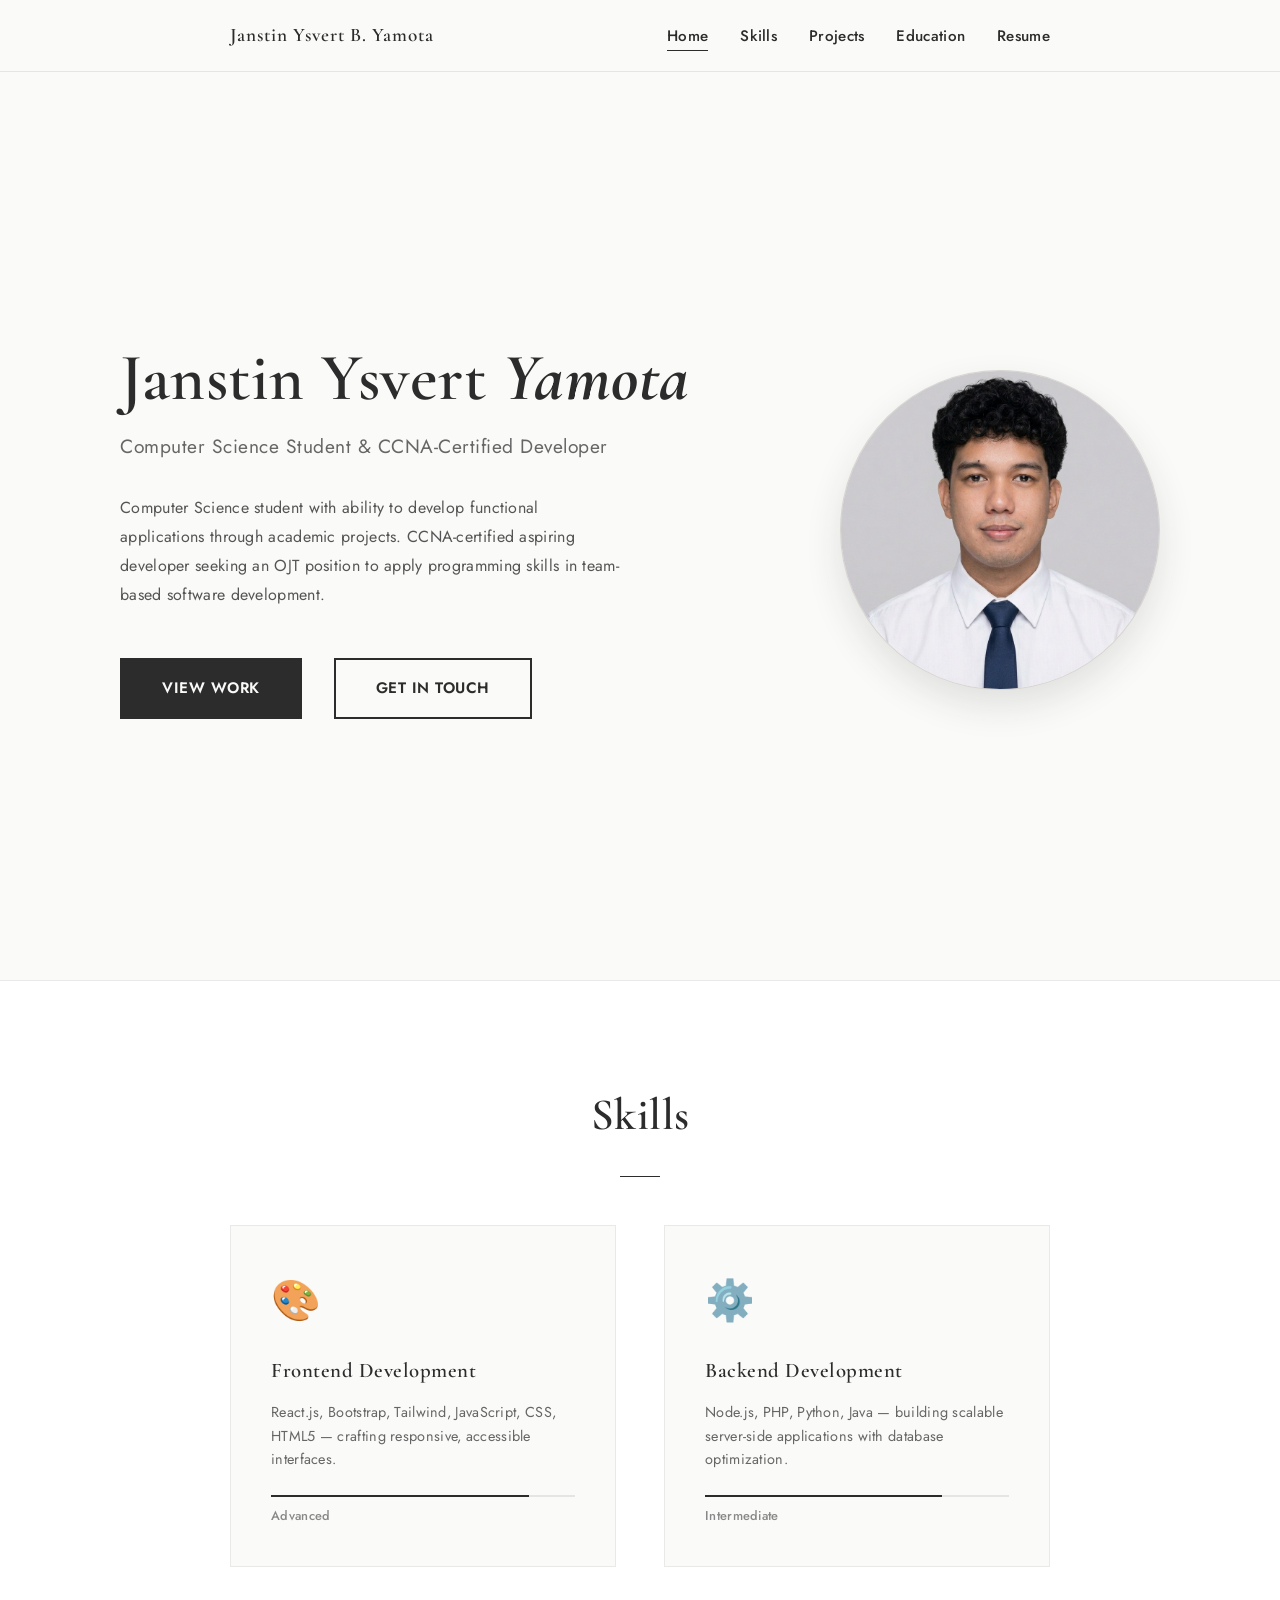
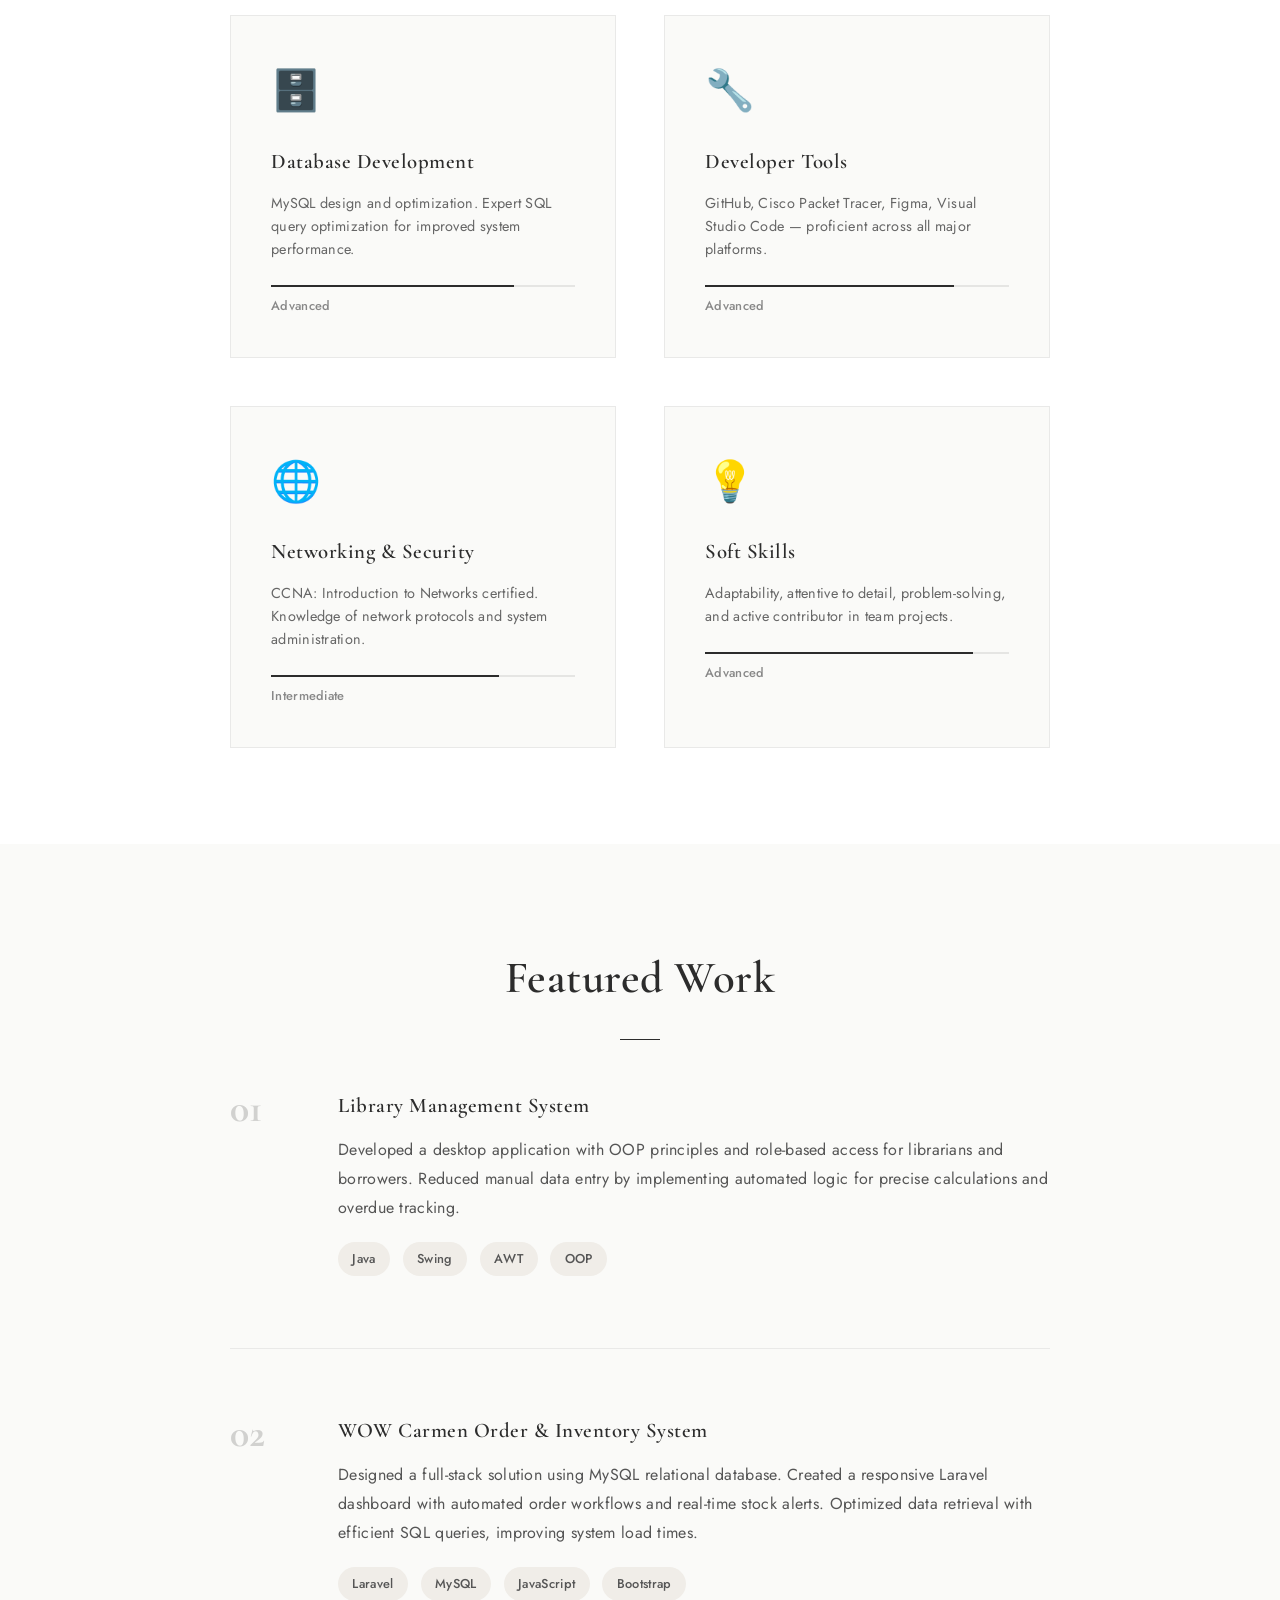
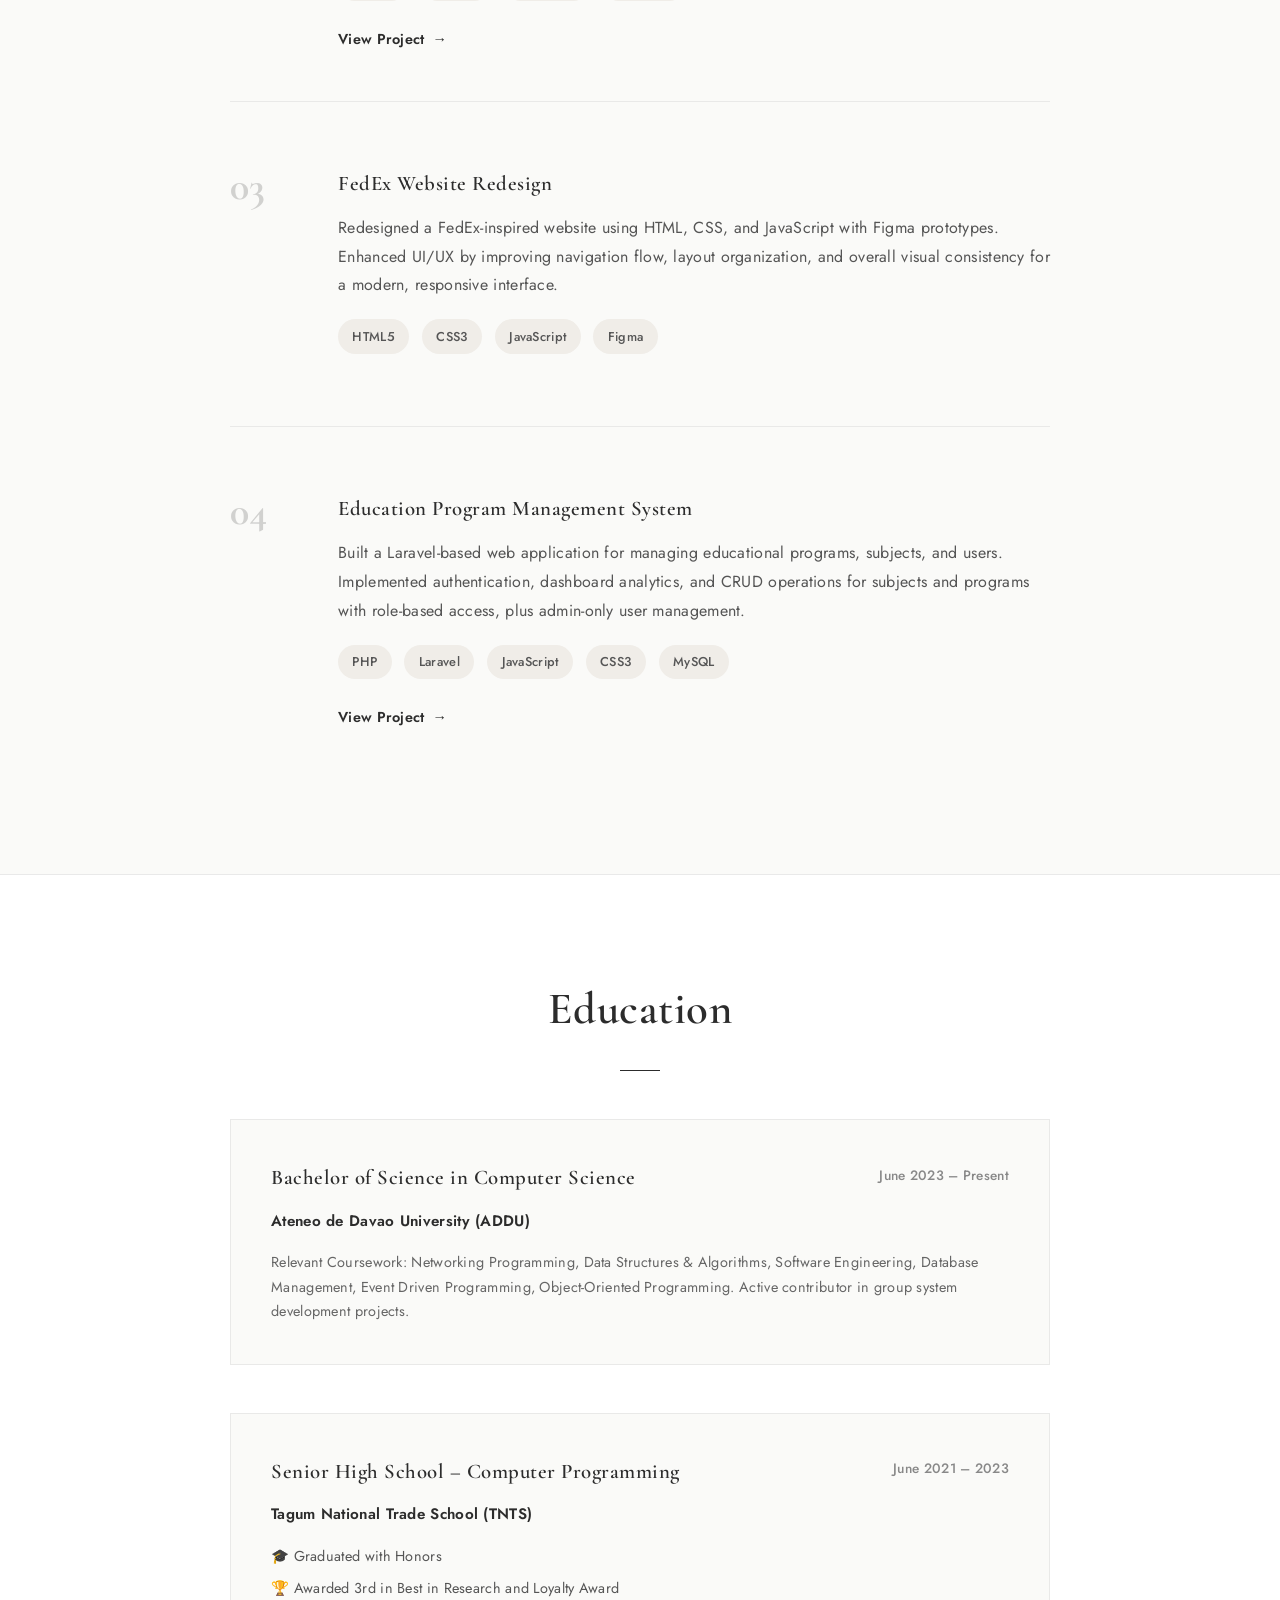
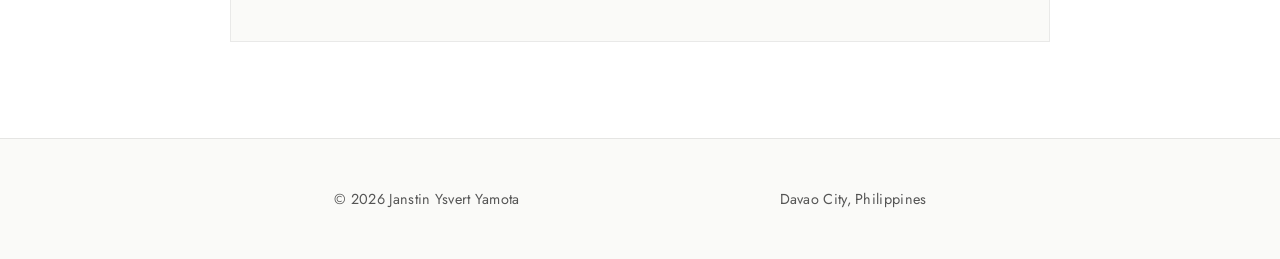
==== elegant-portfolio.html @ de3d7268 "Initial portfolio site setup. Add static portfolio pages, assets, resume, and styling/scripts for de" ====
<!DOCTYPE html>
<html lang="en">
<head>
    <meta charset="UTF-8">
    <meta name="viewport" content="width=device-width, initial-scale=1.0">
    <meta name="description" content="Janstin Ysvert B. Yamota - Computer Science Student & CCNA-Certified Developer">
    <title>Janstin Ysvert B. Yamota | Portfolio</title>
    
    <link href="https://fonts.googleapis.com/css2?family=Cormorant+Garamond:ital@0;1&family=Jost:wght@400;500;600&display=swap" rel="stylesheet">
    
    <style>
        * {
            margin: 0;
            padding: 0;
            box-sizing: border-box;
        }

        html {
            scroll-behavior: smooth;
        }

        body {
            font-family: 'Jost', sans-serif;
            background-color: #fafaf8;
            color: #2c2c2c;
            line-height: 1.7;
            font-size: 16px;
            letter-spacing: 0.3px;
        }

        /* Typography */
        h1, h2, h3 {
            font-family: 'Cormorant Garamond', serif;
            font-weight: 600;
            letter-spacing: 0.5px;
        }

        h1 {
            font-size: clamp(2.5rem, 8vw, 4.5rem);
            line-height: 1.1;
            margin-bottom: 1.5rem;
        }

        h2 {
            font-size: clamp(1.8rem, 5vw, 2.8rem);
            margin-bottom: 3rem;
            text-align: center;
            position: relative;
            padding-bottom: 1.5rem;
        }

        h2::after {
            content: '';
            position: absolute;
            width: 40px;
            height: 1px;
            background-color: #2c2c2c;
            bottom: 0;
            left: 50%;
            transform: translateX(-50%);
        }

        h3 {
            font-size: 1.3rem;
            margin-bottom: 0.8rem;
        }

        p {
            color: #555;
        }

        /* Container */
        .container {
            max-width: 900px;
            margin: 0 auto;
            padding: 0 40px;
        }

        @media (max-width: 768px) {
            .container {
                padding: 0 24px;
            }
        }

        /* Navigation */
        nav {
            position: fixed;
            top: 0;
            left: 0;
            right: 0;
            background: rgba(250, 250, 248, 0.95);
            backdrop-filter: blur(10px);
            z-index: 1000;
            border-bottom: 1px solid rgba(44, 44, 44, 0.1);
        }

        nav .container {
            display: flex;
            justify-content: space-between;
            align-items: center;
            padding: 1.2rem 40px;
        }

        .logo {
            font-family: 'Cormorant Garamond', serif;
            font-size: 1.2rem;
            font-weight: 600;
            letter-spacing: 1px;
        }

        .nav-links {
            display: flex;
            list-style: none;
            gap: 2rem;
        }

        .nav-links a {
            text-decoration: none;
            color: #2c2c2c;
            font-size: 0.95rem;
            font-weight: 500;
            position: relative;
            transition: color 0.3s ease;
        }

        .nav-links a::after {
            content: '';
            position: absolute;
            bottom: -4px;
            left: 0;
            width: 0;
            height: 1px;
            background-color: #2c2c2c;
            transition: width 0.3s ease;
        }

        .nav-links a:hover::after,
        .nav-links a.active::after {
            width: 100%;
        }

        @media (max-width: 768px) {
            nav .container {
                padding: 1rem 24px;
            }
            .nav-links {
                gap: 1.5rem;
                font-size: 0.85rem;
            }
        }

        /* Main content */
        main {
            padding-top: 80px;
        }

        /* Hero Section */
        .hero {
            min-height: 100vh;
            display: flex;
            align-items: center;
            justify-content: center;
            padding: 4rem 0;
            animation: fadeInUp 1s ease-out;
        }

        .hero .container {
            max-width: 1120px;
            width: 100%;
        }

        .hero-content {
            display: grid;
            grid-template-columns: minmax(0, 1.15fr) minmax(280px, 0.85fr);
            align-items: center;
            gap: 4rem;
            text-align: left;
        }

        .hero-text {
            max-width: 560px;
        }

        .hero-name {
            font-size: clamp(2.4rem, 5.2vw, 4.6rem);
            margin-bottom: 1rem;
            white-space: nowrap;
        }

        .hero-name em {
            font-style: italic;
            font-weight: 700;
        }

        .hero-tagline {
            font-size: 1.2rem;
            color: #666;
            margin-bottom: 2rem;
            letter-spacing: 0.5px;
        }

        .hero-bio {
            max-width: 500px;
            margin: 0 0 3rem;
            color: #555;
            font-size: 1rem;
            line-height: 1.8;
        }

        .cta-buttons {
            display: flex;
            gap: 2rem;
            justify-content: flex-start;
            flex-wrap: wrap;
        }

        .hero-image-wrap {
            display: flex;
            justify-content: flex-end;
        }

        .hero-image {
            width: min(100%, 320px);
            aspect-ratio: 1 / 1;
            border-radius: 50%;
            object-fit: cover;
            object-position: center top;
            border: 1px solid rgba(44, 44, 44, 0.12);
            box-shadow: 0 16px 36px rgba(44, 44, 44, 0.12);
            background-color: #f0ede8;
        }

        .btn {
            padding: 1rem 2.5rem;
            font-family: 'Jost', sans-serif;
            font-size: 0.95rem;
            font-weight: 600;
            letter-spacing: 0.5px;
            text-decoration: none;
            border: 2px solid #2c2c2c;
            background: transparent;
            color: #2c2c2c;
            cursor: pointer;
            transition: all 0.3s ease;
            text-transform: uppercase;
        }

        .btn-primary {
            background-color: #2c2c2c;
            color: #fafaf8;
            border-color: #2c2c2c;
        }

        .btn:hover {
            transform: translateY(-2px);
            box-shadow: 0 4px 12px rgba(44, 44, 44, 0.1);
        }

        .btn-primary:hover {
            background-color: #444;
            border-color: #444;
        }

        @media (max-width: 768px) {
            .hero {
                padding: 2rem 0;
            }

            .hero-content {
                grid-template-columns: 1fr;
                gap: 2rem;
                text-align: center;
            }

            .hero-text {
                max-width: 100%;
            }

            .hero-bio {
                margin: 0 auto 2rem;
            }

            .cta-buttons {
                justify-content: center;
            }

            .hero-image {
                width: min(100%, 300px);
            }

            .hero-name {
                white-space: normal;
            }

            .cta-buttons {
                gap: 1rem;
            }
            .btn {
                padding: 0.9rem 1.8rem;
                font-size: 0.85rem;
            }
        }

        /* Skills Section */
        .skills {
            padding: 6rem 0;
            background-color: #fff;
            border-top: 1px solid rgba(44, 44, 44, 0.1);
        }

        .skills-grid {
            display: grid;
            grid-template-columns: repeat(auto-fit, minmax(250px, 1fr));
            gap: 3rem;
            animation: fadeInUp 1s ease-out 0.2s backwards;
        }

        .skill-card {
            padding: 2.5rem;
            border: 1px solid rgba(44, 44, 44, 0.08);
            background-color: #fafaf8;
            transition: all 0.4s ease;
        }

        .skill-card:hover {
            border-color: rgba(44, 44, 44, 0.2);
            background-color: #fff;
            transform: translateY(-4px);
        }

        .skill-icon {
            font-size: 2.5rem;
            margin-bottom: 1.2rem;
        }

        .skill-card h3 {
            margin-bottom: 0.8rem;
        }

        .skill-description {
            font-size: 0.9rem;
            color: #666;
            margin-bottom: 1.5rem;
            line-height: 1.6;
        }

        .progress-bar {
            height: 2px;
            background-color: rgba(44, 44, 44, 0.1);
            overflow: hidden;
            margin-bottom: 0.5rem;
        }

        .progress-fill {
            height: 100%;
            background-color: #2c2c2c;
            transition: width 1s ease-out 0.3s;
        }

        .progress-label {
            font-size: 0.8rem;
            color: #888;
            font-weight: 500;
        }

        /* Projects Section */
        .projects {
            padding: 6rem 0;
            animation: fadeInUp 1s ease-out 0.4s backwards;
        }

        .projects-list {
            display: grid;
            gap: 4rem;
        }

        .project-item {
            display: grid;
            grid-template-columns: 60px 1fr;
            gap: 3rem;
            align-items: start;
            padding-bottom: 3rem;
            border-bottom: 1px solid rgba(44, 44, 44, 0.08);
        }

        .project-item:last-child {
            border-bottom: none;
        }

        .project-number {
            font-family: 'Cormorant Garamond', serif;
            font-size: 2.5rem;
            font-weight: 700;
            color: rgba(44, 44, 44, 0.2);
            line-height: 1;
        }

        .project-content h3 {
            margin-bottom: 0.8rem;
        }

        .project-description {
            color: #555;
            margin-bottom: 1.2rem;
            line-height: 1.8;
        }

        .tech-tags {
            display: flex;
            gap: 0.8rem;
            flex-wrap: wrap;
            margin-bottom: 1.5rem;
        }

        .tech-tag {
            font-size: 0.8rem;
            padding: 0.4rem 0.9rem;
            background-color: #f0ede8;
            color: #555;
            border-radius: 20px;
            font-weight: 500;
            letter-spacing: 0.3px;
        }

        .project-arrow {
            display: inline-flex;
            align-items: center;
            gap: 0.5rem;
            color: #2c2c2c;
            text-decoration: none;
            font-weight: 600;
            font-size: 0.9rem;
            transition: gap 0.3s ease;
        }

        .project-arrow:hover {
            gap: 0.8rem;
        }

        @media (max-width: 768px) {
            .project-item {
                grid-template-columns: 50px 1fr;
                gap: 1.5rem;
            }
            .project-number {
                font-size: 2rem;
            }
        }

        /* Education Section */
        .education {
            padding: 6rem 0;
            background-color: #fff;
            border-top: 1px solid rgba(44, 44, 44, 0.1);
            animation: fadeInUp 1s ease-out 0.6s backwards;
        }

        .education-list {
            display: grid;
            gap: 3rem;
        }

        .education-item {
            padding: 2.5rem;
            border: 1px solid rgba(44, 44, 44, 0.08);
            background-color: #fafaf8;
            transition: all 0.4s ease;
        }

        .education-item:hover {
            border-color: rgba(44, 44, 44, 0.2);
            background-color: #fff;
            transform: translateY(-4px);
        }

        .education-header {
            display: flex;
            justify-content: space-between;
            align-items: flex-start;
            gap: 2rem;
            margin-bottom: 0.8rem;
        }

        .education-header h3 {
            margin: 0;
            flex: 1;
        }

        .education-period {
            font-size: 0.85rem;
            color: #888;
            font-weight: 500;
            letter-spacing: 0.3px;
            white-space: nowrap;
            padding-top: 0.2rem;
        }

        .education-institution {
            font-weight: 600;
            color: #2c2c2c;
            margin-bottom: 1rem;
            font-size: 0.95rem;
        }

        .education-details {
            color: #666;
            font-size: 0.9rem;
            line-height: 1.7;
        }

        .education-achievements {
            display: flex;
            flex-direction: column;
            gap: 0.5rem;
            margin-top: 1rem;
        }

        .education-achievements p {
            margin: 0;
            font-size: 0.9rem;
            color: #555;
        }

        @media (max-width: 768px) {
            .education-header {
                flex-direction: column;
                gap: 0.5rem;
            }

            .education-period {
                white-space: normal;
            }

            .education-item {
                padding: 1.8rem;
            }
        }


        /* Footer */
        footer {
            padding: 3rem 0;
            border-top: 1px solid rgba(44, 44, 44, 0.1);
            font-size: 0.9rem;
            color: #888;
        }

        .footer-content {
            display: grid;
            grid-template-columns: repeat(2, 1fr);
            gap: 2rem;
            text-align: center;
        }

        .footer-content p {
            margin: 0;
        }

        @media (max-width: 768px) {
            .footer-content {
                grid-template-columns: 1fr;
            }
        }

        /* Animations */
        @keyframes fadeInUp {
            from {
                opacity: 0;
                transform: translateY(30px);
            }
            to {
                opacity: 1;
                transform: translateY(0);
            }
        }

        .skill-card {
            animation: fadeInUp 0.8s ease-out backwards;
        }

        .project-item {
            animation: fadeInUp 0.8s ease-out backwards;
        }

        .skill-card:nth-child(1) { animation-delay: 0.1s; }
        .skill-card:nth-child(2) { animation-delay: 0.2s; }
        .skill-card:nth-child(3) { animation-delay: 0.3s; }
        .skill-card:nth-child(4) { animation-delay: 0.4s; }
        .skill-card:nth-child(5) { animation-delay: 0.5s; }
        .skill-card:nth-child(6) { animation-delay: 0.6s; }

        .project-item:nth-child(1) { animation-delay: 0.15s; }
        .project-item:nth-child(2) { animation-delay: 0.3s; }
        .project-item:nth-child(3) { animation-delay: 0.45s; }

        /* Utilities */
        .scroll-hidden {
            overflow: hidden;
        }
    </style>
</head>
<body>
    <!-- Navigation -->
    <nav>
        <div class="container">
            <div class="logo">Janstin Ysvert B. Yamota</div>
            <ul class="nav-links">
                <li><a href="#home" class="nav-link active">Home</a></li>
                <li><a href="#skills" class="nav-link">Skills</a></li>
                <li><a href="#projects" class="nav-link">Projects</a></li>
                <li><a href="#education" class="nav-link">Education</a></li>
                <li><a href="resume.pdf" class="nav-link" target="_blank" rel="noopener noreferrer">Resume</a></li>
            </ul>
        </div>
    </nav>

    <!-- Main Content -->
    <main>
        <!-- Hero Section -->
        <section id="home" class="hero">
            <div class="container">
                <div class="hero-content">
                    <div class="hero-text">
                        <h1 class="hero-name">Janstin Ysvert <em>Yamota</em></h1>
                        <p class="hero-tagline">Computer Science Student & CCNA-Certified Developer</p>
                        <p class="hero-bio">Computer Science student with ability to develop functional applications through academic projects. CCNA-certified aspiring developer seeking an OJT position to apply programming skills in team-based software development.</p>
                        <div class="cta-buttons">
                            <a href="#projects" class="btn btn-primary">View Work</a>
                            <a href="#contact" class="btn">Get In Touch</a>
                        </div>
                    </div>
                    <div class="hero-image-wrap">
                        <img class="hero-image" src="resumepfp.png" alt="Portrait of Janstin Ysvert Yamota">
                    </div>
                </div>
            </div>
        </section>

        <!-- Skills Section -->
        <section id="skills" class="skills">
            <div class="container">
                <h2>Skills</h2>
                <div class="skills-grid">
                    <div class="skill-card">
                        <div class="skill-icon">🎨</div>
                        <h3>Frontend Development</h3>
                        <p class="skill-description">React.js, Bootstrap, Tailwind, JavaScript, CSS, HTML5 — crafting responsive, accessible interfaces.</p>
                        <div class="progress-bar">
                            <div class="progress-fill" style="width: 85%;"></div>
                        </div>
                        <div class="progress-label">Advanced</div>
                    </div>

                    <div class="skill-card">
                        <div class="skill-icon">⚙️</div>
                        <h3>Backend Development</h3>
                        <p class="skill-description">Node.js, PHP, Python, Java — building scalable server-side applications with database optimization.</p>
                        <div class="progress-bar">
                            <div class="progress-fill" style="width: 78%;"></div>
                        </div>
                        <div class="progress-label">Intermediate</div>
                    </div>

                    <div class="skill-card">
                        <div class="skill-icon">🗄️</div>
                        <h3>Database Development</h3>
                        <p class="skill-description">MySQL design and optimization. Expert SQL query optimization for improved system performance.</p>
                        <div class="progress-bar">
                            <div class="progress-fill" style="width: 80%;"></div>
                        </div>
                        <div class="progress-label">Advanced</div>
                    </div>

                    <div class="skill-card">
                        <div class="skill-icon">🔧</div>
                        <h3>Developer Tools</h3>
                        <p class="skill-description">GitHub, Cisco Packet Tracer, Figma, Visual Studio Code — proficient across all major platforms.</p>
                        <div class="progress-bar">
                            <div class="progress-fill" style="width: 82%;"></div>
                        </div>
                        <div class="progress-label">Advanced</div>
                    </div>

                    <div class="skill-card">
                        <div class="skill-icon">🌐</div>
                        <h3>Networking & Security</h3>
                        <p class="skill-description">CCNA: Introduction to Networks certified. Knowledge of network protocols and system administration.</p>
                        <div class="progress-bar">
                            <div class="progress-fill" style="width: 75%;"></div>
                        </div>
                        <div class="progress-label">Intermediate</div>
                    </div>

                    <div class="skill-card">
                        <div class="skill-icon">💡</div>
                        <h3>Soft Skills</h3>
                        <p class="skill-description">Adaptability, attentive to detail, problem-solving, and active contributor in team projects.</p>
                        <div class="progress-bar">
                            <div class="progress-fill" style="width: 88%;"></div>
                        </div>
                        <div class="progress-label">Advanced</div>
                    </div>
                </div>
            </div>
        </section>

        <!-- Projects Section -->
        <section id="projects" class="projects">
            <div class="container">
                <h2>Featured Work</h2>
                <div class="projects-list">
                    <article class="project-item">
                        <div class="project-number">01</div>
                        <div class="project-content">
                            <h3>Library Management System</h3>
                            <p class="project-description">Developed a desktop application with OOP principles and role-based access for librarians and borrowers. Reduced manual data entry by implementing automated logic for precise calculations and overdue tracking.</p>
                            <div class="tech-tags">
                                <span class="tech-tag">Java</span>
                                <span class="tech-tag">Swing</span>
                                <span class="tech-tag">AWT</span>
                                <span class="tech-tag">OOP</span>
                            </div>
                        </div>
                    </article>

                    <article class="project-item">
                        <div class="project-number">02</div>
                        <div class="project-content">
                            <h3>WOW Carmen Order & Inventory System</h3>
                            <p class="project-description">Designed a full-stack solution using MySQL relational database. Created a responsive Laravel dashboard with automated order workflows and real-time stock alerts. Optimized data retrieval with efficient SQL queries, improving system load times.</p>
                            <div class="tech-tags">
                                <span class="tech-tag">Laravel</span>
                                <span class="tech-tag">MySQL</span>
                                <span class="tech-tag">JavaScript</span>
                                <span class="tech-tag">Bootstrap</span>
                            </div>
                            <a href="https://github.com/HenriDillo/wowc" class="project-arrow" target="_blank" rel="noopener noreferrer">View Project <span>→</span></a>
                        </div>
                    </article>

                    <article class="project-item">
                        <div class="project-number">03</div>
                        <div class="project-content">
                            <h3>FedEx Website Redesign</h3>
                            <p class="project-description">Redesigned a FedEx-inspired website using HTML, CSS, and JavaScript with Figma prototypes. Enhanced UI/UX by improving navigation flow, layout organization, and overall visual consistency for a modern, responsive interface.</p>
                            <div class="tech-tags">
                                <span class="tech-tag">HTML5</span>
                                <span class="tech-tag">CSS3</span>
                                <span class="tech-tag">JavaScript</span>
                                <span class="tech-tag">Figma</span>
                            </div>
                        </div>
                    </article>

                    <article class="project-item">
                        <div class="project-number">04</div>
                        <div class="project-content">
                            <h3>Education Program Management System</h3>
                            <p class="project-description">Built a Laravel-based web application for managing educational programs, subjects, and users. Implemented authentication, dashboard analytics, and CRUD operations for subjects and programs with role-based access, plus admin-only user management.</p>
                            <div class="tech-tags">
                                <span class="tech-tag">PHP</span>
                                <span class="tech-tag">Laravel</span>
                                <span class="tech-tag">JavaScript</span>
                                <span class="tech-tag">CSS3</span>
                                <span class="tech-tag">MySQL</span>
                            </div>
                            <a href="https://github.com/jybyamota/yamota_final" class="project-arrow" target="_blank" rel="noopener noreferrer">View Project <span>→</span></a>
                        </div>
                    </article>
                </div>
            </div>
        </section>

        <!-- Education Section -->
        <section id="education" class="education">
            <div class="container">
                <h2>Education</h2>
                <div class="education-list">
                    <article class="education-item">
                        <div class="education-header">
                            <h3>Bachelor of Science in Computer Science</h3>
                            <span class="education-period">June 2023 – Present</span>
                        </div>
                        <p class="education-institution">Ateneo de Davao University (ADDU)</p>
                        <p class="education-details">Relevant Coursework: Networking Programming, Data Structures & Algorithms, Software Engineering, Database Management, Event Driven Programming, Object-Oriented Programming. Active contributor in group system development projects.</p>
                    </article>

                    <article class="education-item">
                        <div class="education-header">
                            <h3>Senior High School – Computer Programming</h3>
                            <span class="education-period">June 2021 – 2023</span>
                        </div>
                        <p class="education-institution">Tagum National Trade School (TNTS)</p>
                        <div class="education-achievements">
                            <p>🎓 Graduated with Honors</p>
                            <p>🏆 Awarded 3rd in Best in Research and Loyalty Award</p>
                        </div>
                    </article>
                </div>
            </div>
        </section>
    </main>

    <!-- Footer -->
    <footer>
        <div class="container">
            <div class="footer-content">
                <p>&copy; 2026 Janstin Ysvert Yamota</p>
                <p>Davao City, Philippines</p>
            </div>
        </div>
    </footer>

    <script>
        // Smooth scrolling for navigation links
        document.querySelectorAll('.nav-link').forEach(link => {
            link.addEventListener('click', function(e) {
                const href = this.getAttribute('href');
                if (href.startsWith('#')) {
                    e.preventDefault();
                    const target = document.querySelector(href);
                    if (target) {
                        // Update active state
                        document.querySelectorAll('.nav-link').forEach(l => l.classList.remove('active'));
                        this.classList.add('active');

                        // Scroll to section
                        target.scrollIntoView({ behavior: 'smooth' });
                    }
                }
            });
        });

        // Update active nav link on scroll
        window.addEventListener('scroll', () => {
            const sections = document.querySelectorAll('main section');
            let current = '';

            sections.forEach(section => {
                const sectionTop = section.offsetTop;
                if (window.pageYOffset >= sectionTop - 150) {
                    current = section.getAttribute('id');
                }
            });

            document.querySelectorAll('.nav-link').forEach(link => {
                link.classList.remove('active');
                if (link.getAttribute('href') === `#${current}`) {
                    link.classList.add('active');
                }
            });
        });

        // Animate progress bars on scroll into view
        const observerOptions = {
            threshold: 0.5,
            rootMargin: '0px 0px -100px 0px'
        };

        const observer = new IntersectionObserver(entries => {
            entries.forEach(entry => {
                if (entry.isIntersecting) {
                    const progressBars = entry.target.querySelectorAll('.progress-fill');
                    progressBars.forEach(bar => {
                        bar.style.width = bar.style.width;
                    });
                    observer.unobserve(entry.target);
                }
            });
        }, observerOptions);

        document.querySelectorAll('.skill-card').forEach(card => {
            observer.observe(card);
        });
    </script>
</body>
</html>
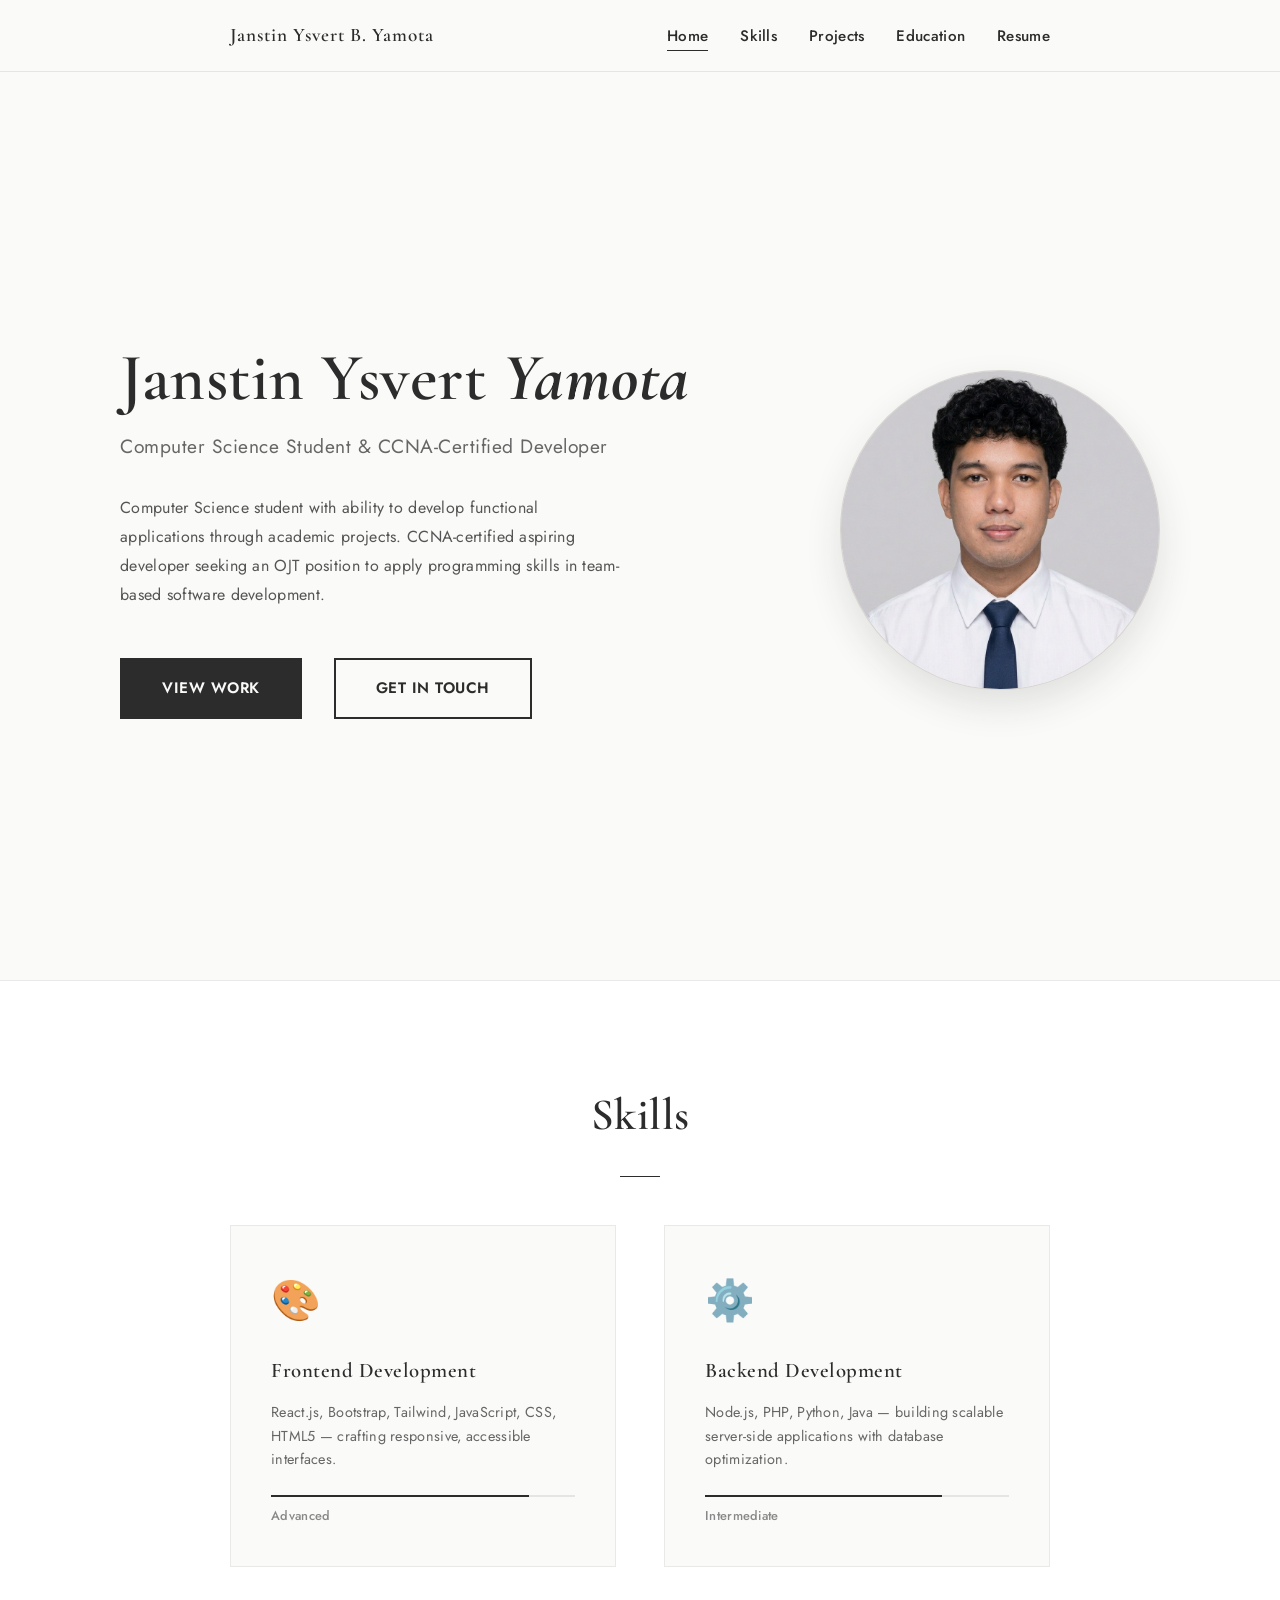
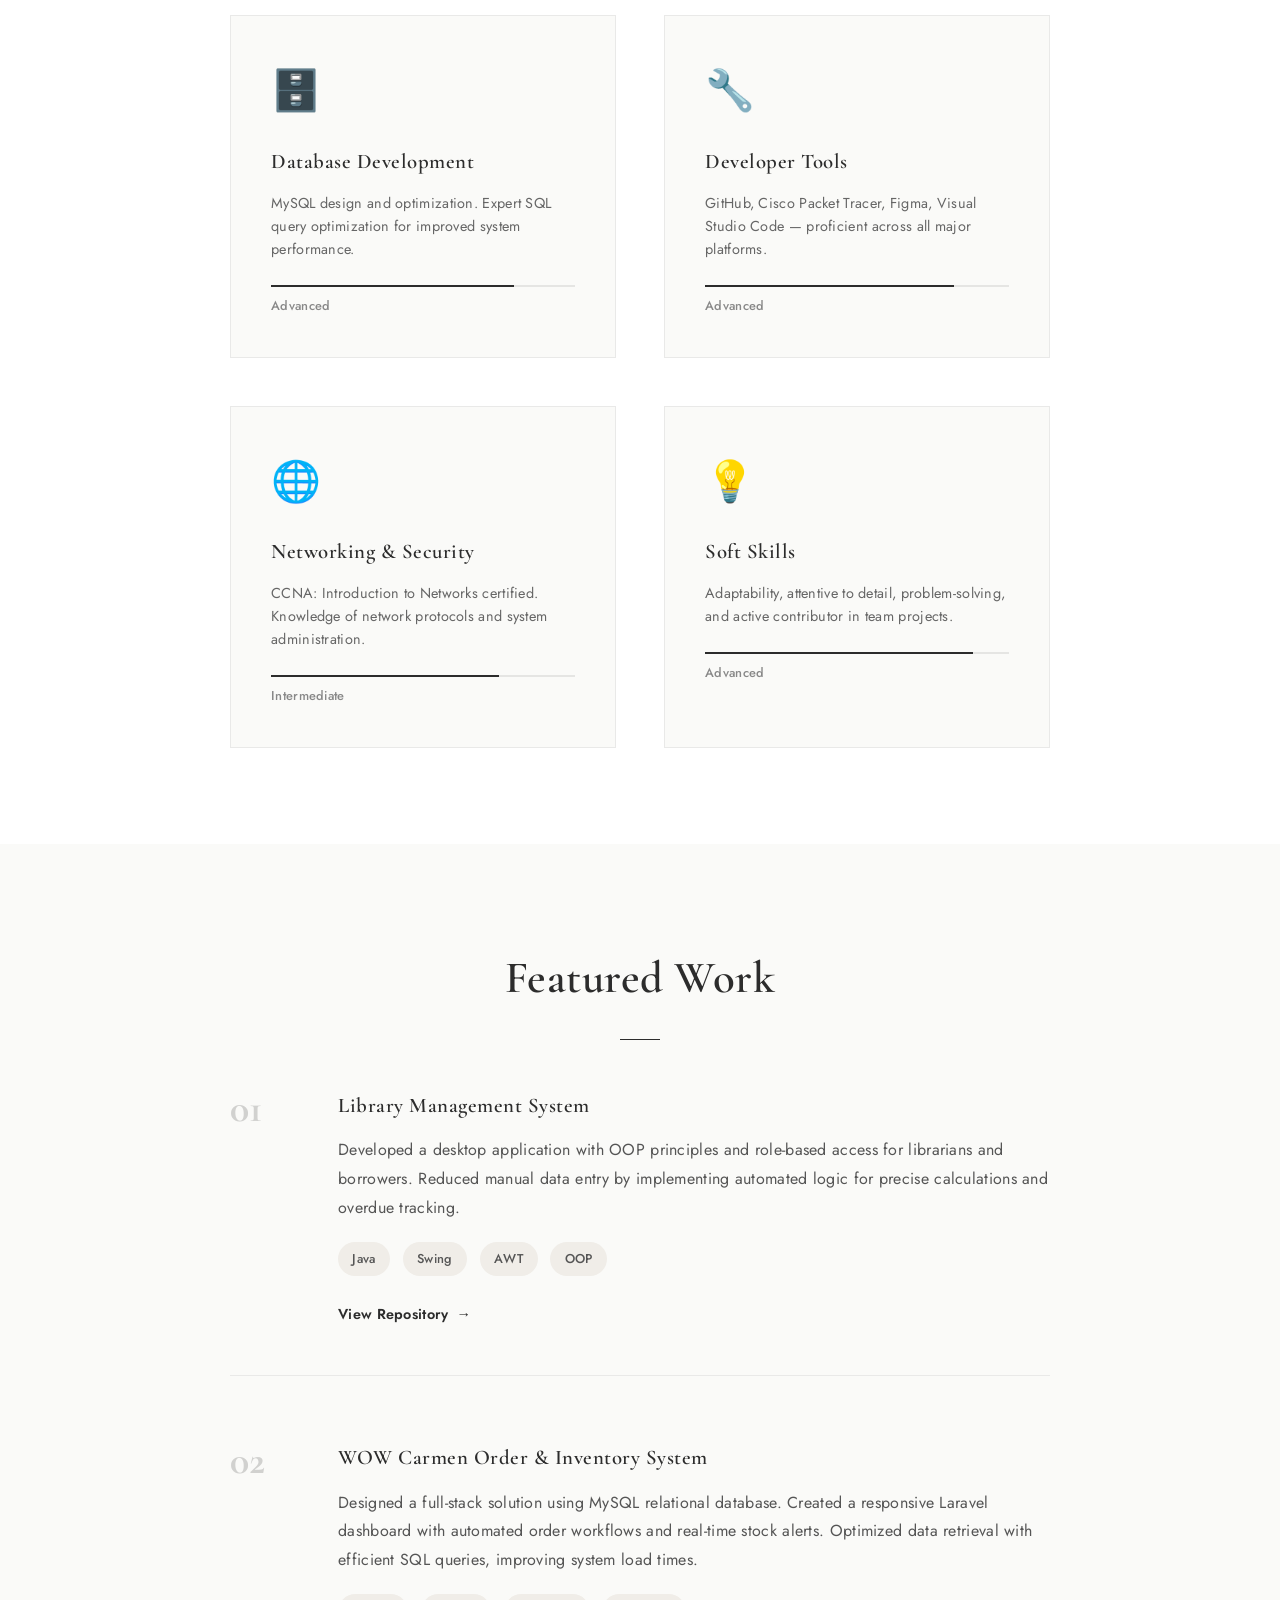
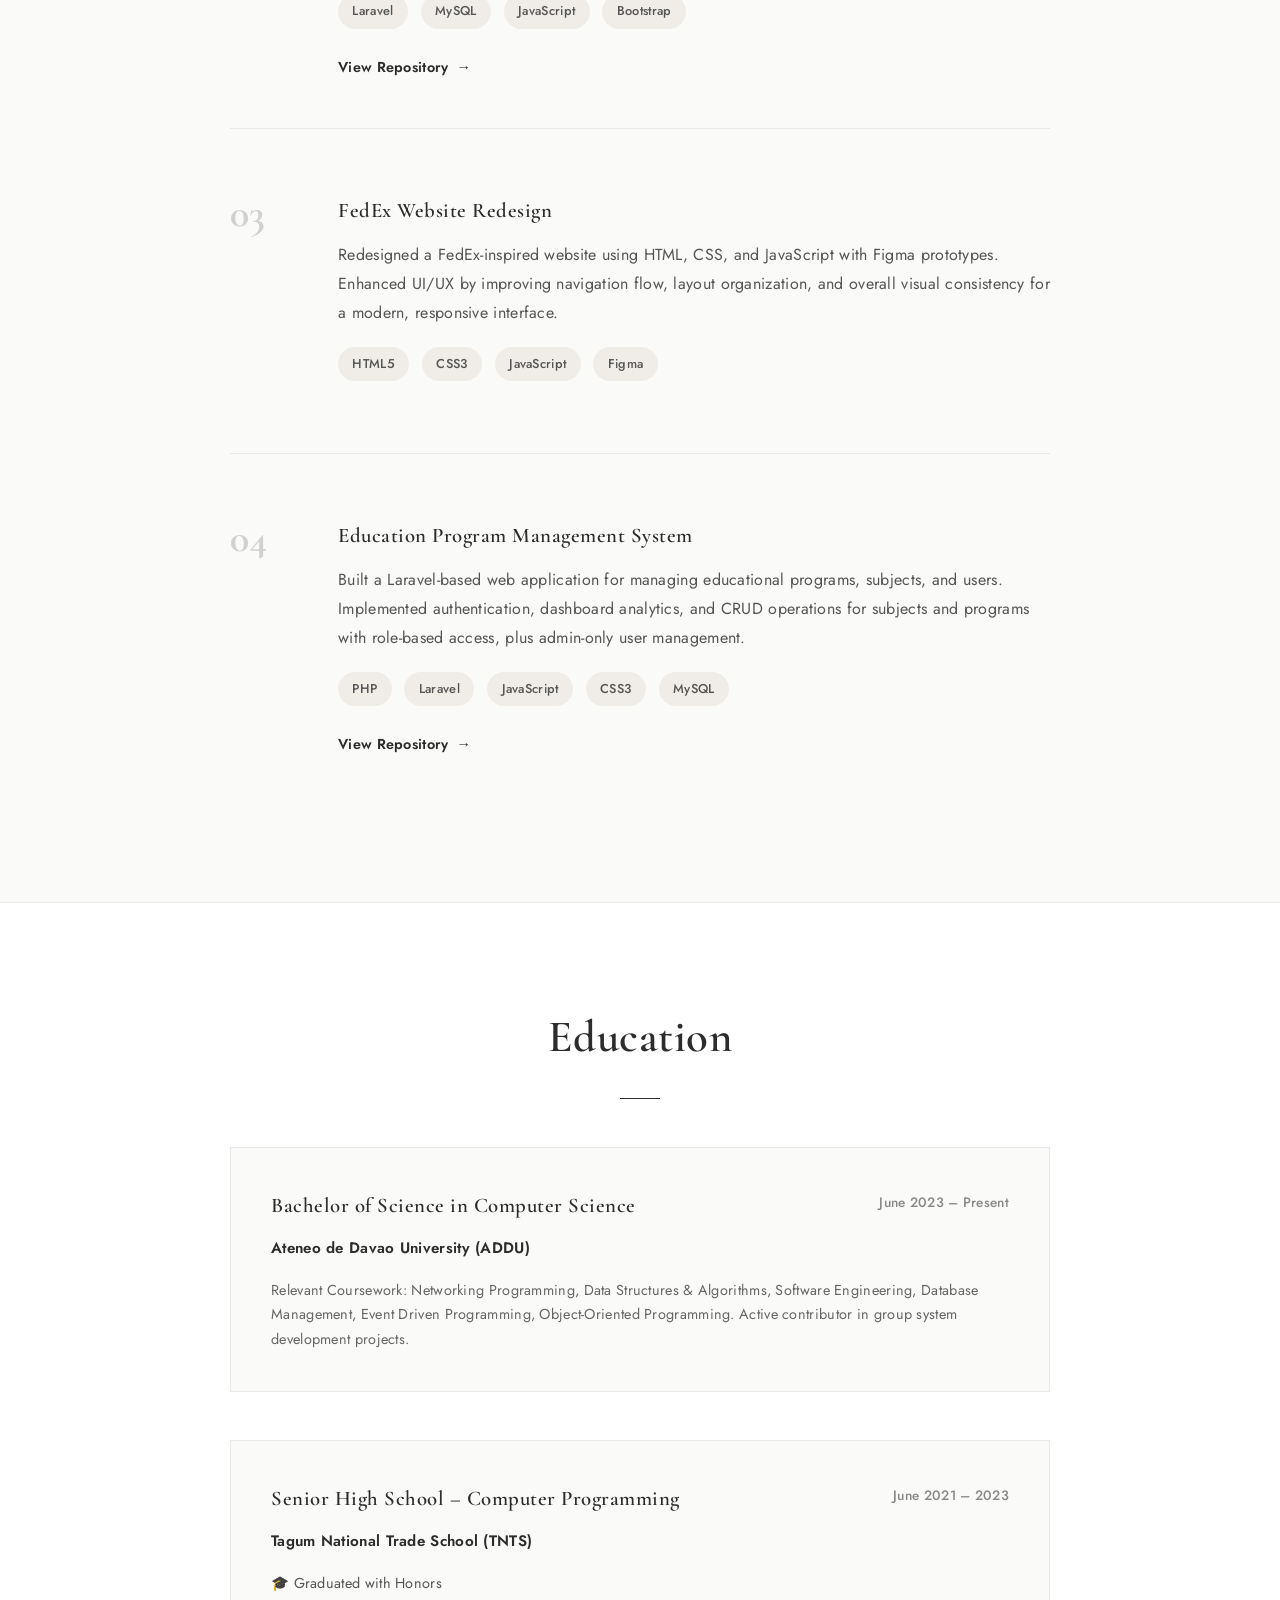
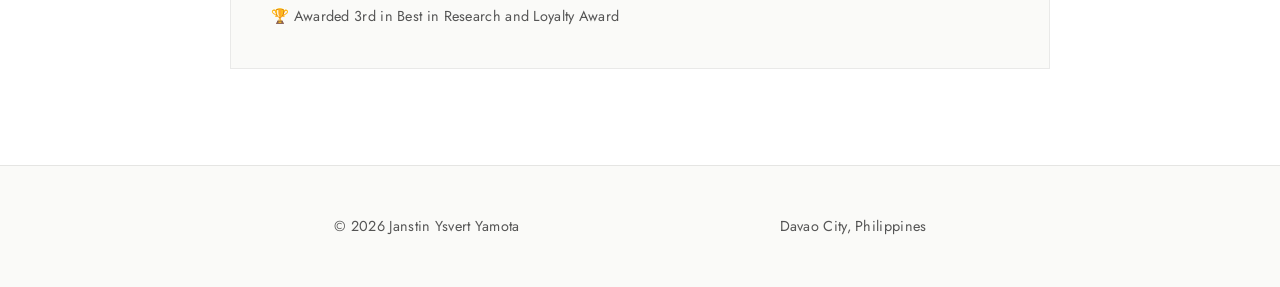
==== commit fc97bfd5: "updated portfolio links and resu" ====
--- a/elegant-portfolio.html
+++ b/elegant-portfolio.html
@@ -626,7 +626,7 @@
                         <p class="hero-bio">Computer Science student with ability to develop functional applications through academic projects. CCNA-certified aspiring developer seeking an OJT position to apply programming skills in team-based software development.</p>
                         <div class="cta-buttons">
                             <a href="#projects" class="btn btn-primary">View Work</a>
-                            <a href="#contact" class="btn">Get In Touch</a>
+                            <a href="resume.pdf" class="btn" target="_blank" rel="noopener noreferrer">Get In Touch</a>
                         </div>
                     </div>
                     <div class="hero-image-wrap">
@@ -720,6 +720,7 @@
                                 <span class="tech-tag">AWT</span>
                                 <span class="tech-tag">OOP</span>
                             </div>
+                            <a href="https://github.com/jybyamota/Library-Main" class="project-arrow" target="_blank" rel="noopener noreferrer">View Repository <span>→</span></a>
                         </div>
                     </article>
 
@@ -734,7 +735,7 @@
                                 <span class="tech-tag">JavaScript</span>
                                 <span class="tech-tag">Bootstrap</span>
                             </div>
-                            <a href="https://github.com/HenriDillo/wowc" class="project-arrow" target="_blank" rel="noopener noreferrer">View Project <span>→</span></a>
+                            <a href="https://github.com/jybyamota/wowcarmen" class="project-arrow" target="_blank" rel="noopener noreferrer">View Repository <span>→</span></a>
                         </div>
                     </article>
 
@@ -764,7 +765,7 @@
                                 <span class="tech-tag">CSS3</span>
                                 <span class="tech-tag">MySQL</span>
                             </div>
-                            <a href="https://github.com/jybyamota/yamota_final" class="project-arrow" target="_blank" rel="noopener noreferrer">View Project <span>→</span></a>
+                            <a href="https://github.com/jybyamota/yamota_final" class="project-arrow" target="_blank" rel="noopener noreferrer">View Repository <span>→</span></a>
                         </div>
                     </article>
                 </div>
